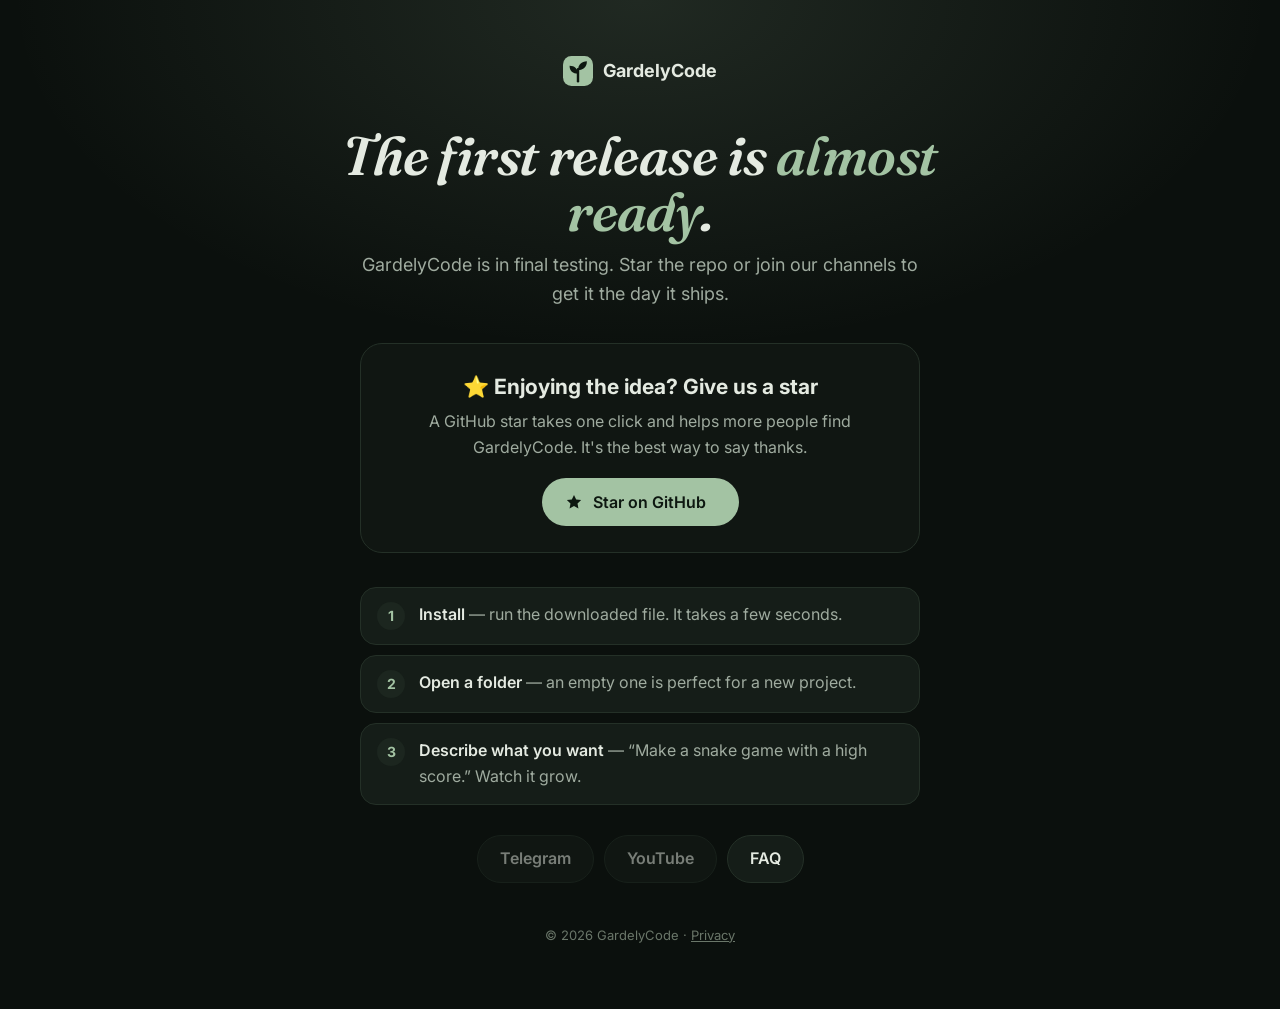
==== docs/thanks.html @ bd08f489 "GardelyCode v0.1.0" ====
<!doctype html>
<html lang="en" data-theme="dark">
<head>
<meta charset="utf-8" />
<meta name="viewport" content="width=device-width, initial-scale=1" />
<title>Thanks for downloading GardelyCode</title>
<meta name="description" content="Your GardelyCode download is starting. Install it, open a folder, describe what you want." />
<meta name="robots" content="noindex" />
<link rel="icon" href="favicon.svg" type="image/svg+xml" />
<link rel="preconnect" href="https://fonts.googleapis.com" />
<link href="https://fonts.googleapis.com/css2?family=Fraunces:ital,opsz,wght@1,9..144,600&family=Inter:wght@400;500;600;700&display=swap" rel="stylesheet" />
<style>
  :root { --bg0:#0b100d; --bg1:#101612; --bg2:#151d18; --bg3:#1c261f; --line:#243027; --t1:#e4eae1; --t2:#9fab9f; --t3:#6a7669; --acc:#a3c3a3; --acc2:#7fa883; --ink:#0d1710; --lichen:#c9b88c; }
  :root[data-theme="light"] { --bg0:#f3f1ea; --bg1:#f8f6f0; --bg2:#ffffff; --bg3:#eceae1; --line:#d6dbcf; --t1:#1b241d; --t2:#4d5a4f; --t3:#7b867b; --acc:#4f8a60; --acc2:#3e7350; --ink:#f8f6f0; --lichen:#8a7440; }
  * { box-sizing: border-box; }
  body { margin: 0; min-height: 100vh; background: radial-gradient(900px 500px at 50% 0%, color-mix(in srgb, var(--acc) 14%, transparent), transparent 70%), var(--bg0); color: var(--t1); font: 16px/1.6 Inter, system-ui, sans-serif; }
  a { color: inherit; }
  .wrap { max-width: 760px; margin: 0 auto; padding: 56px 16px 64px; text-align: center; }
  .logo { display: inline-flex; align-items: center; gap: 10px; text-decoration: none; font-weight: 700; font-size: 18px; }
  h1 { font: italic 600 clamp(34px, 6vw, 54px)/1.05 Fraunces, Georgia, serif; margin: 34px 0 10px; letter-spacing: -.01em; }
  h1 em { color: var(--acc); }
  .lead { color: var(--t2); font-size: 18px; margin: 0 auto 26px; max-width: 560px; }
  .note { color: var(--t3); font-size: 14px; }
  .btn { display: inline-flex; align-items: center; justify-content: center; gap: 10px; min-height: 48px; padding: 0 22px; border-radius: 999px; font-weight: 600; text-decoration: none; border: 1px solid var(--line); background: var(--bg2); color: var(--t1); cursor: pointer; font-size: 16px; }
  .btn-primary { background: var(--acc); color: var(--ink); border-color: transparent; }
  .btn:hover { transform: translateY(-1px); }
  .star { margin: 34px auto 0; padding: 26px 22px; border: 1px solid var(--line); border-radius: 22px; background: var(--bg1); max-width: 560px; }
  .star h2 { margin: 0 0 6px; font-size: 21px; }
  .star p { margin: 0 0 18px; color: var(--t2); }
  .count { font-variant-numeric: tabular-nums; color: var(--t2); font-weight: 500; }
  .steps { text-align: left; margin: 34px auto 0; max-width: 560px; display: grid; gap: 10px; }
  .step { display: flex; gap: 14px; align-items: flex-start; padding: 14px 16px; border-radius: 16px; background: var(--bg2); border: 1px solid var(--line); }
  .step b { flex: none; width: 28px; height: 28px; border-radius: 50%; display: grid; place-items: center; background: var(--bg3); color: var(--acc); font-size: 14px; }
  .step span { color: var(--t2); }
  .step strong { color: var(--t1); font-weight: 600; }
  .social { margin-top: 30px; display: flex; gap: 10px; justify-content: center; flex-wrap: wrap; }
  .social .btn[aria-disabled="true"] { opacity: .5; pointer-events: none; }
  footer { margin-top: 42px; color: var(--t3); font-size: 13px; }
  @media (prefers-reduced-motion: reduce) { .btn:hover { transform: none; } }
</style>
<script>
  (function () { try { var t = new URLSearchParams(location.search).get('theme') || localStorage.getItem('gc-theme'); if (t === 'light') document.documentElement.setAttribute('data-theme', 'light'); } catch (e) {} })();
</script>
</head>
<body>
<div class="wrap">
  <a class="logo" href="./">
    <svg width="30" height="30" viewBox="0 0 32 32" aria-hidden="true"><rect width="32" height="32" rx="9" fill="#a3c3a3"/><g fill="#0d1710" stroke="#0d1710" stroke-width="2.6" stroke-linecap="round"><path d="M16 27V14" fill="none"/><path d="M16 19c0-5-3.5-8.5-9-8.5 0 5.5 3.5 8.5 9 8.5z" stroke="none"/><path d="M16 15c0-5.5 3.8-9.5 9.5-9.5 0 6-3.8 9.5-9.5 9.5z" stroke="none"/></g></svg>
    GardelyCode
  </a>

  <h1>Your download is <em>growing</em>.</h1>
  <p class="lead">GardelyCode should start downloading in a moment. If it doesn't, use the button below.</p>
  <a class="btn btn-primary" id="dl" href="#">
    <svg width="18" height="18" viewBox="0 0 24 24" fill="none" stroke="currentColor" stroke-width="2" stroke-linecap="round" stroke-linejoin="round" aria-hidden="true"><path d="M12 3v12M7 10l5 5 5-5M5 21h14"/></svg>
    Download GardelyCode
  </a>
  <p class="note">Free · Windows 10/11 · Windows may say “Windows protected your PC” — click <em>More info → Run anyway</em>.</p>

  <section class="star" aria-labelledby="star-h">
    <h2 id="star-h">⭐ Enjoying the idea? Give us a star</h2>
    <p>A GitHub star takes one click and helps more people find GardelyCode. It's the best way to say thanks.</p>
    <a class="btn btn-primary" href="https://github.com/null-byte00/gardelycode-community" target="_blank" rel="noopener">
      <svg width="18" height="18" viewBox="0 0 24 24" fill="currentColor" aria-hidden="true"><path d="M12 2.5l2.9 6 6.6.9-4.8 4.6 1.2 6.5L12 17.4l-5.9 3.1 1.2-6.5L2.5 9.4l6.6-.9z"/></svg>
      Star on GitHub <span class="count" id="stars"></span>
    </a>
  </section>

  <div class="steps">
    <div class="step"><b>1</b><span><strong>Install</strong> — run the downloaded file. It takes a few seconds.</span></div>
    <div class="step"><b>2</b><span><strong>Open a folder</strong> — an empty one is perfect for a new project.</span></div>
    <div class="step"><b>3</b><span><strong>Describe what you want</strong> — “Make a snake game with a high score.” Watch it grow.</span></div>
  </div>

  <div class="social">
    <a class="btn" data-todo="link" aria-disabled="true" href="https://t.me/" target="_blank" rel="noopener">Telegram</a>
    <a class="btn" data-todo="link" aria-disabled="true" href="https://youtube.com/" target="_blank" rel="noopener">YouTube</a>
    <a class="btn" href="./#faq">FAQ</a>
  </div>

  <footer>© 2026 GardelyCode · <a href="privacy.html">Privacy</a></footer>
</div>
<script>
(function () {
  var q = new URLSearchParams(location.search);
  var src = (q.get('src') || 'site').replace(/[^a-z0-9_-]/gi, '').slice(0, 24);
  var ref = (q.get('ref') || (function () { try { return sessionStorage.getItem('gc-ref'); } catch (e) { return null; } })() || '').replace(/[^a-z0-9_-]/gi, '').slice(0, 16);
  var dl = document.getElementById('dl');
  var ownSite = location.hostname === 'gardelycode.com' || location.hostname === 'www.gardelycode.com';
  function start(url) {
    dl.href = url;
    if (q.get('auto') !== '0') setTimeout(function () { location.href = url; }, 700);
  }
  function comingSoon() {
    document.querySelector('h1').innerHTML = 'The first release is <em>almost ready</em>.';
    document.querySelector('.lead').textContent = 'GardelyCode is in final testing. Star the repo or join our channels to get it the day it ships.';
    dl.style.display = 'none';
    document.querySelector('.note').style.display = 'none';
  }
  if (ownSite) {
    // Our server streams the installer from /download (no .exe in the URL) and counts the download.
    start('/download?src=' + encodeURIComponent(src) + (ref ? '&ref=' + encodeURIComponent(ref) : ''));
  } else {
    // GitHub Pages mirror: only link to a release that actually exists.
    fetch('https://api.github.com/repos/null-byte00/gardelycode-community/releases/latest')
      .then(function (r) { return r.ok ? r.json() : null; })
      .then(function (rel) {
        var asset = rel && (rel.assets || []).filter(function (a) { return /setup\.exe$/i.test(a.name); })[0];
        if (asset) start(asset.browser_download_url); else comingSoon();
      })
      .catch(comingSoon);
  }
  fetch('https://api.github.com/repos/null-byte00/gardelycode-community').then(function (r) { return r.json(); }).then(function (j) {
    if (typeof j.stargazers_count === 'number') document.getElementById('stars').textContent = '· ' + j.stargazers_count;
  }).catch(function () {});
})();
</script>
</body>
</html>
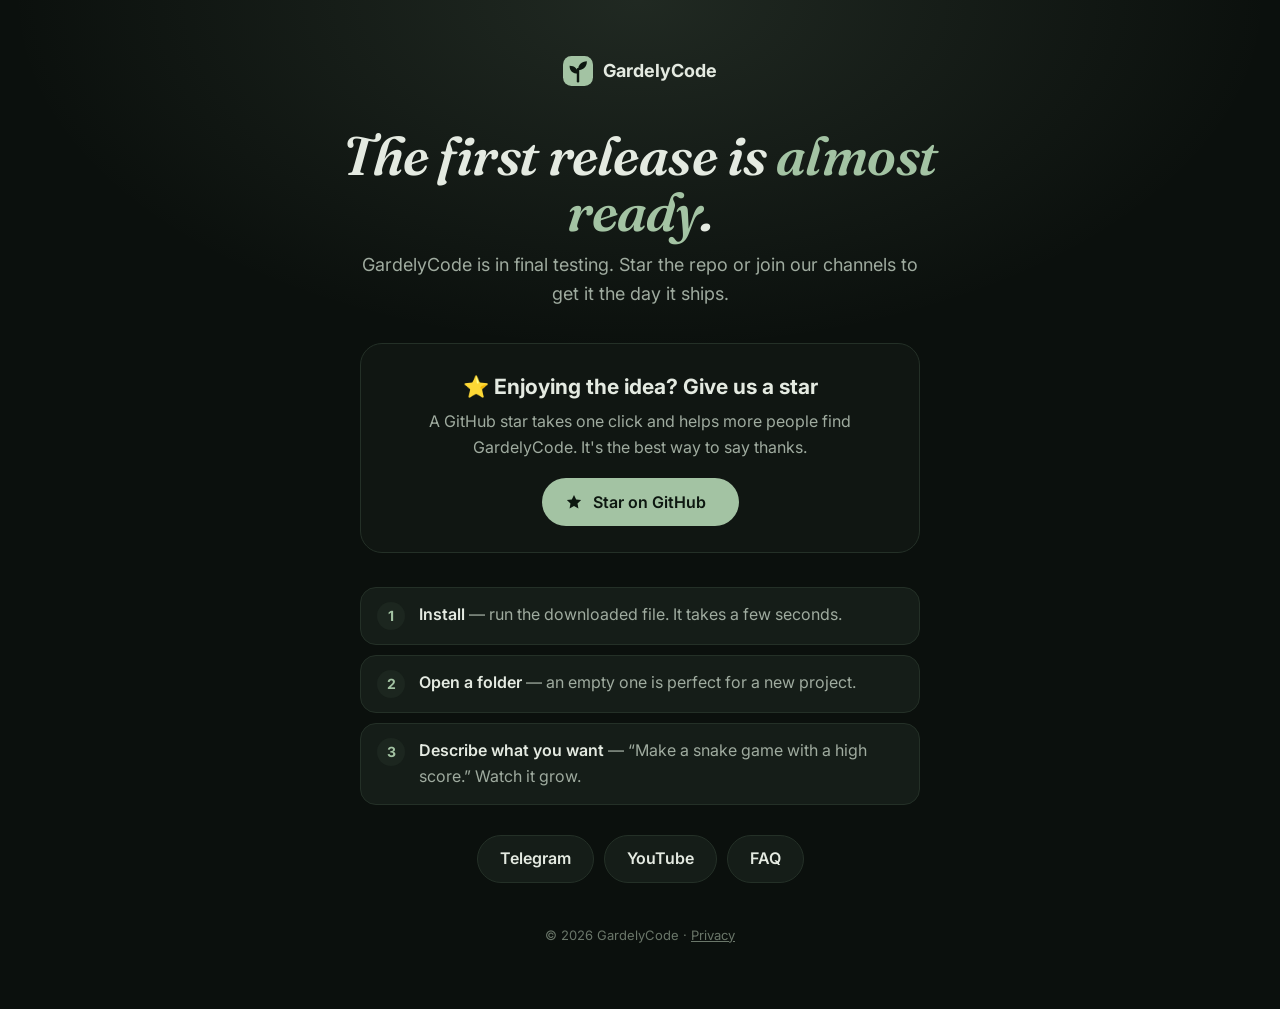
==== commit a0083681: "thanks page: real Telegram and YouTube links Co-Authored-By: Claude Fable 5.1 <noreply@anthropic.com" ====
--- a/docs/thanks.html
+++ b/docs/thanks.html
@@ -73,8 +73,8 @@
   </div>
 
   <div class="social">
-    <a class="btn" data-todo="link" aria-disabled="true" href="https://t.me/" target="_blank" rel="noopener">Telegram</a>
-    <a class="btn" data-todo="link" aria-disabled="true" href="https://youtube.com/" target="_blank" rel="noopener">YouTube</a>
+    <a class="btn" href="https://t.me/GardelyCode" target="_blank" rel="noopener">Telegram</a>
+    <a class="btn" href="https://youtu.be/Ekp5OMovWvM" target="_blank" rel="noopener">YouTube</a>
     <a class="btn" href="./#faq">FAQ</a>
   </div>
 
